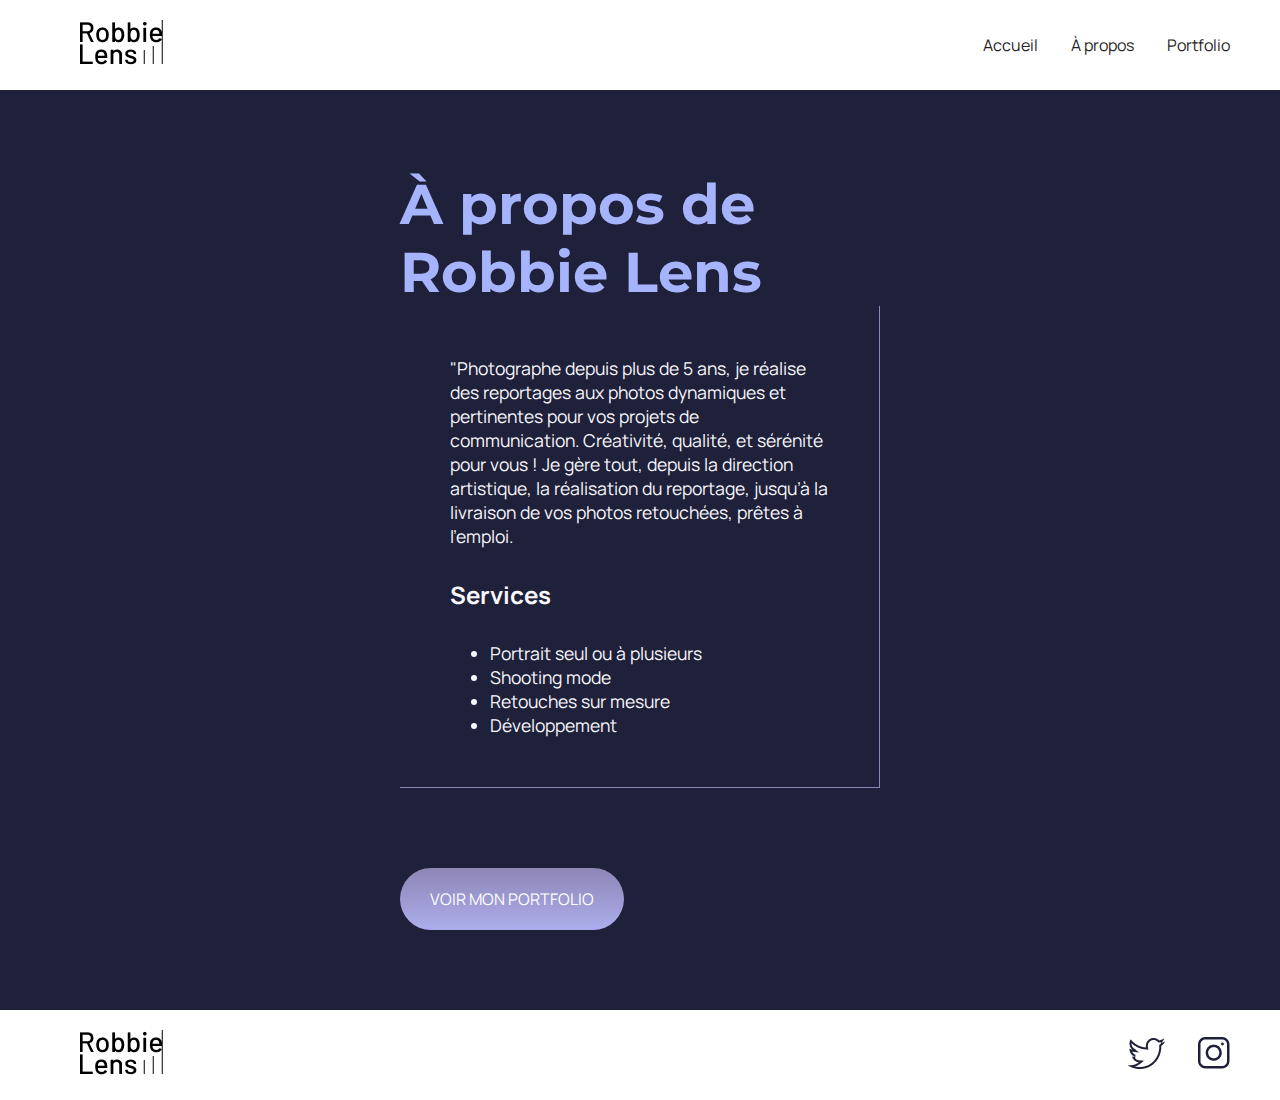
==== a-propos.html @ b402ade6 "init" ====
<!DOCTYPE html>
<html lang="en">
<head>
    <meta charset="UTF-8">
    <meta name="viewport" content="width=device-width, initial-scale=1.0">
    <link href="index.css" rel="stylesheet"> 
    <link rel="preconnect" href="https://fonts.googleapis.com">
    <link rel="preconnect" href="https://fonts.gstatic.com" crossorigin>
    <link href="https://fonts.googleapis.com/css2?family=Manrope&family=Montserrat&display=swap" rel="stylesheet">
    <title>À propos de Robbie Lens</title>
</head>


<body>
    <header>
        <nav>
            <a href="index.html" class="lien-icone">
             <img src="images/logo.png" alt="Logo Robbie Lens">
            </a>

          <div>  
            <a href="index.html">Accueil</a>
            <a href="a-propos.html">À propos</a>
            <a href="portfolio.html">Portfolio</a>
          </div>  
        </nav>
    </header>

    <main class="a-propos-main">
        <section>
            <h1>À propos de Robbie Lens</h1>
            <div class="carre-contenu">
                <p> 
                    "Photographe depuis plus de 5 ans, je réalise des reportages aux photos dynamiques et pertinentes pour vos
                    projets de communication. Créativité, qualité, et sérénité pour vous ! Je gère tout, depuis la direction 
                    artistique, la réalisation du reportage, jusqu’à la livraison de vos photos retouchées, prêtes à l’emploi.
                </p>
                <h2>Services</h2>
            <ul>
                <li>Portrait seul ou à plusieurs</li>
                <li>Shooting mode</li>
                <li>Retouches sur mesure</li>
                <li>Développement</li>
            </ul>
            </div>
        <div>
            <a href="portfolio.html" class="cta">VOIR MON PORTFOLIO</a>
        </div>
        </section>
    </main>



<footer>
    
        <a href="index.html" class="lien-icone">
            <img src="images/logo.png" alt="Logo Robbie Lens">
        </a>
        
    <div>
        <a target="_blank" href="https://twitter.com/" class="lien-icone">
            <img src="images/twitter.png" alt="Logo Twitter" > 
        </a>
        <a target="_blank" href="https://instagram.com/" class="lien-icone">
             <img src="images/instagram.png" alt="Logo Instagram">      
        </a>
    </div>
       
    
</footer>
</body>

</html>
---- index.css ----
* {
    margin: 0;
  }
  
  body {
    font-family: 'Manrope', sans-serif;
    font-size: 1em;
    background-color: #1f2039;
  }
  
  a {
    color: #242424;
    text-decoration: none;
  }
  
  em {
    color: #a5b4fc;
    font-style: normal;
  }
  
  h1 {
    font-size: 3.5em;
    color: #a5b4fc;
    font-family: 'Montserrat', sans-serif;
  }
  
  h2 {
    color: #f9f8ff;
  }
  
  p,
  li {
    font-size: 1.1em;
    color: #f9f8ff;
  }
  
  header,
  footer {
    background-color: white;
    padding: 20px 50px;
  }
  
  .cta {
    display: inline-block;
    background: linear-gradient(#8e86b5, #acaeed);
    color: white;
    border-radius: 50px;
    padding: 20px 30px;
  }
  
  a:hover {
    text-decoration: underline;
  }
  
  .cta:hover {
    background: linear-gradient(#696484, #8788ba);
    text-decoration: none;
  }
  
  .lien-icone {
    margin-left: 30px;
  }
  
  .lien-icone:hover {
    opacity: 0.5;
  }
  
  .carre-contenu {
    border-right: 1px solid #8e86b5;
    border-bottom: 1px solid #8e86b5;
    padding: 50px;
    margin-bottom: 80px;
  }
  
  .carre-contenu h2 {
    margin-top: 30px;
  }
  
  .carre-contenu ul {
    margin-top: 30px;
  }
  
  section {
    padding: 80px;
  }
  
  .a-propos-main {
    width: 50%;
    margin: auto;
  }
  
  footer,
  nav {
    display: flex;
    flex-direction: row;
    align-items: center;
    justify-content: space-between;
  }
  
  nav a {
    margin-left: 30px;
  }
  
  .accueil-photos {
    background-color: white;
    padding: 80px;
  }
  
  .accueil-photos h2 {
    color: #242424;
    text-align: center;
    margin-bottom: 80px;
  }
  
  .accueil-photos div {
    display: flex;
    flex-direction: row;
    gap: 15px;
    justify-content: center;
    margin-bottom: 15px;
  }
  
  .accueil-introduction {
    display: flex;
    flex-direction: row;
    width: 60%;
    align-items: flex-start;
    margin: auto;
  }

  .accueil-introduction h1 {
    margin-bottom: 15px;
  }

  .accueil-introduction p {
  margin-bottom: 30px;
  }

  .accueil-introduction div {
    padding-right: 80px;
  }

  .portfolio-section-photos {
    background-color: white;
  }


  
  .portfolio-section-photos h2 {
    color: #242424;
    margin-bottom: 80px;
  }

  .grid-paysage {

    display: grid; 
    grid-template-columns: 1fr 1fr 1fr;
    grid-template-rows: 300px 300px 300px;
    grid-gap: 15px;
  }

.grid-portrait {
  display: grid;
  grid-template-columns: 1fr 1fr 1fr;
  grid-template-rows: 300px 300px;
  grid-gap: 15px;
}

.grid-paysage img,
.grid-portrait img {
  width: 100%;
  height: 100%;
  object-fit: cover;
}

.lien-conteneur-photo {
  position: relative
}

.photo-hover {
position: absolute;
top: 0;
bottom: 0;
left: 0;
right: 0;
display: flex;
align-items: center;
justify-content: center;
font-size: 1.5em;
color: white;
background-color: rgba(0, 0, 0, 0.7);
display: none;
}

.lien-conteneur-photo:hover .photo-hover {
  display: flex;
}
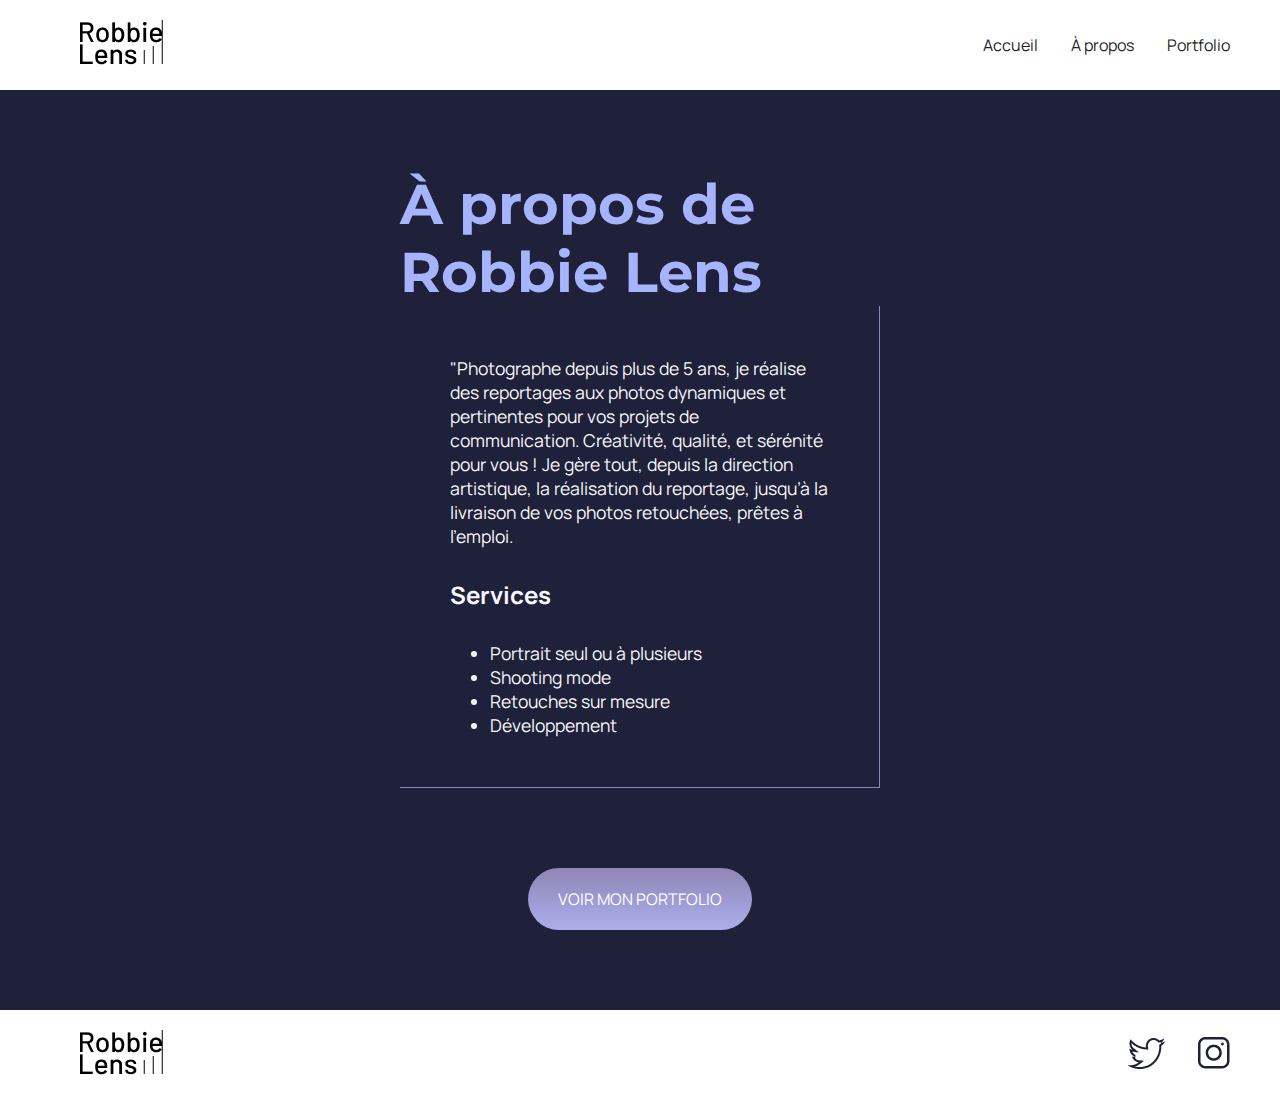
==== commit f20e245c: "Edit 01 01" ====
--- a/a-propos.html
+++ b/a-propos.html
@@ -3,7 +3,8 @@
 <head>
     <meta charset="UTF-8">
     <meta name="viewport" content="width=device-width, initial-scale=1.0">
-    <link href="index.css" rel="stylesheet"> 
+    <link href="style/style.css" rel="stylesheet"> 
+    <link rel="stylesheet" href="style/a-propos.css">
     <link rel="preconnect" href="https://fonts.googleapis.com">
     <link rel="preconnect" href="https://fonts.gstatic.com" crossorigin>
     <link href="https://fonts.googleapis.com/css2?family=Manrope&family=Montserrat&display=swap" rel="stylesheet">
@@ -70,4 +71,4 @@
 </footer>
 </body>
 
-</html>+</html>    --- a/style/style.css
+++ b/style/style.css
@@ -0,0 +1,82 @@
+* {
+  margin: 0;
+}
+
+body {
+  font-family: 'Manrope', sans-serif;
+  font-size: 1em;
+  background-color: #1f2039;
+}
+
+a {
+  color: #242424;
+  text-decoration: none;
+}
+
+em {
+  color: #a5b4fc;
+  font-style: normal;
+}
+
+h1 {
+  font-size: 3.5em;
+  color: #a5b4fc;
+  font-family: 'Montserrat', sans-serif;
+}
+
+h2 {
+  color: #f9f8ff;
+}
+
+p,
+li {
+  font-size: 1.1em;
+  color: #f9f8ff;
+}
+
+header,
+footer {
+  background-color: white;
+  padding: 20px 50px;
+}
+
+.cta {
+  display: inline-block;
+  background: linear-gradient(#8e86b5, #acaeed);
+  color: white;
+  border-radius: 50px;
+  padding: 20px 30px;
+}
+
+a:hover {
+  text-decoration: underline;
+}
+
+.cta:hover {
+  background: linear-gradient(#696484, #8788ba);
+  text-decoration: none;
+}
+
+.lien-icone {
+  margin-left: 30px;
+}
+
+.lien-icone:hover {
+  opacity: 0.5;
+}
+
+section {
+  padding: 80px;
+}
+
+footer,
+nav {
+  display: flex;
+  flex-direction: row;
+  align-items: center;
+  justify-content: space-between;
+}
+
+nav a {
+  margin-left: 30px;
+}
--- a/style/a-propos.css
+++ b/style/a-propos.css
@@ -0,0 +1,23 @@
+.carre-contenu {
+  border-right: 1px solid #8e86b5;
+  border-bottom: 1px solid #8e86b5;
+  padding: 50px;
+  margin-bottom: 80px;
+}
+
+.carre-contenu h2 {
+  margin-top: 30px;
+}
+
+.carre-contenu ul {
+  margin-top: 30px;
+}
+
+.carre-contenu + div {
+  text-align: center;
+}
+
+.a-propos-main {
+  width: 50%;
+  margin: auto;
+}
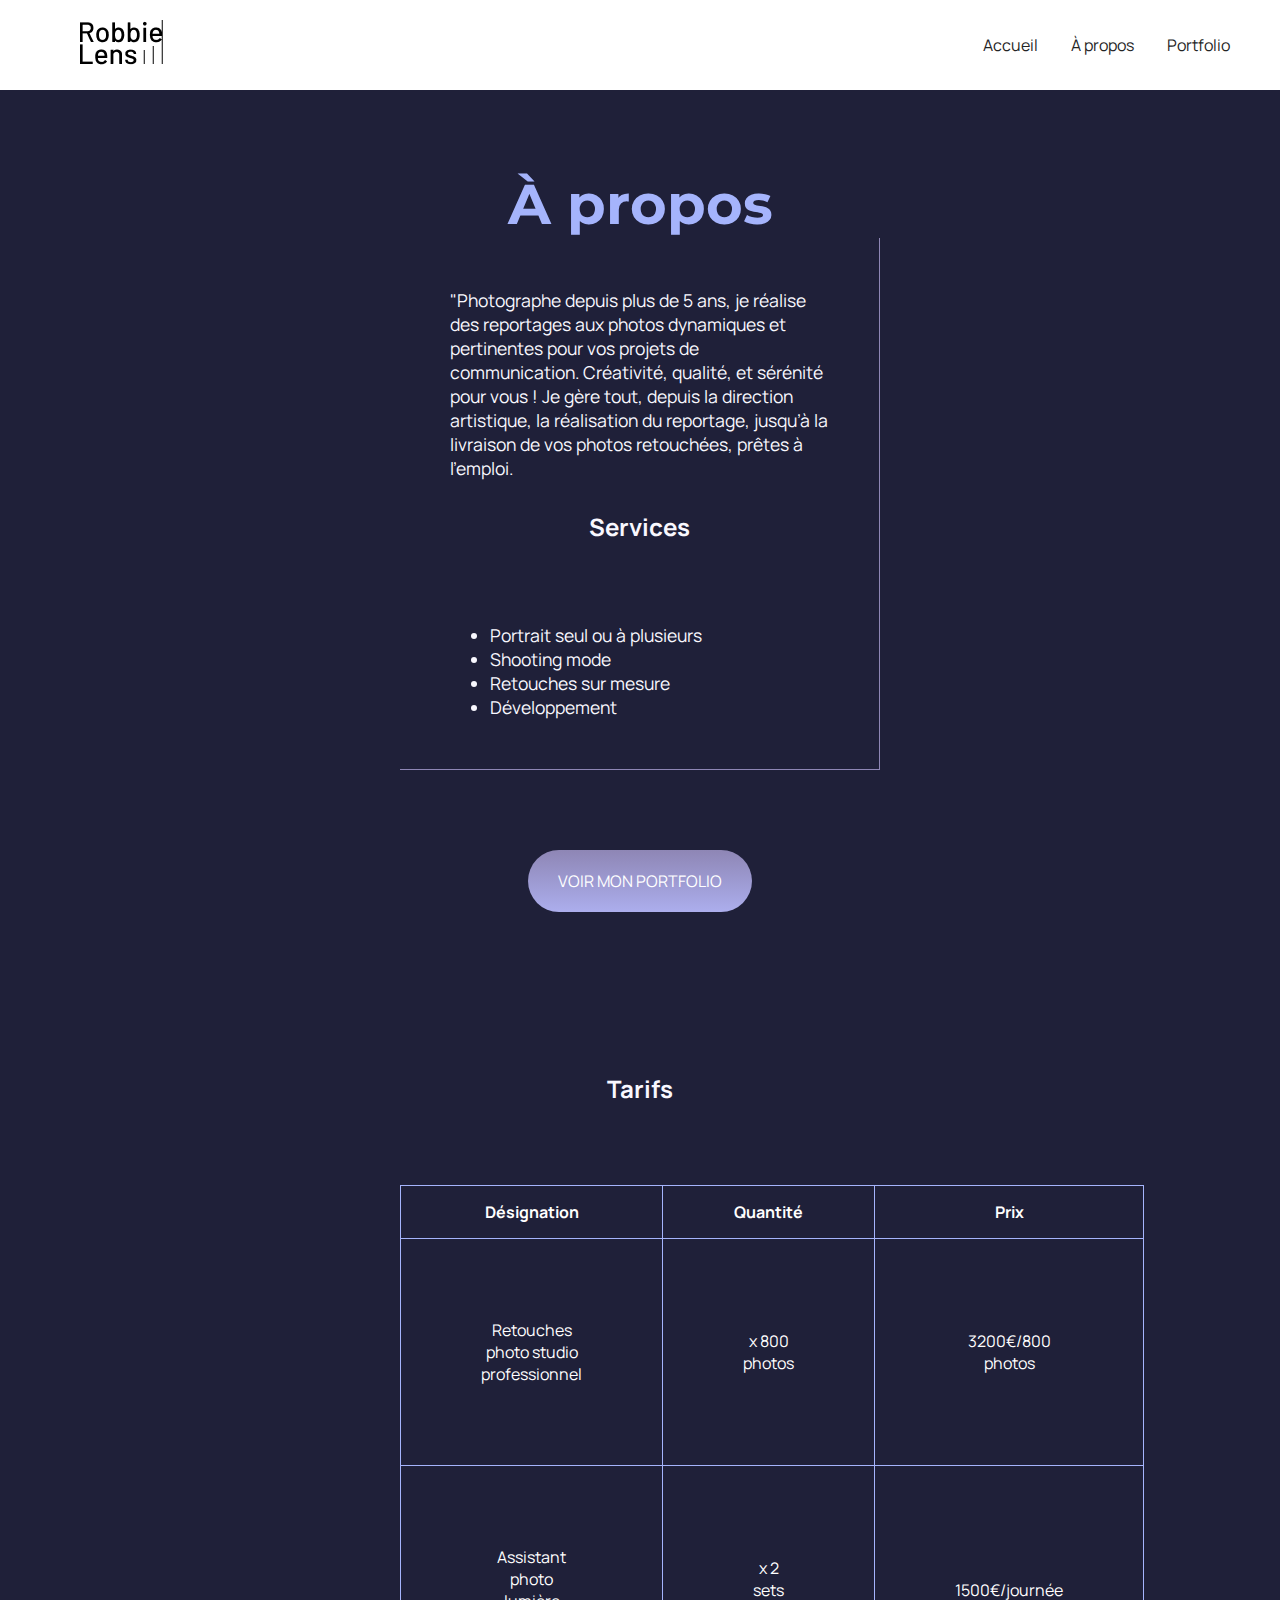
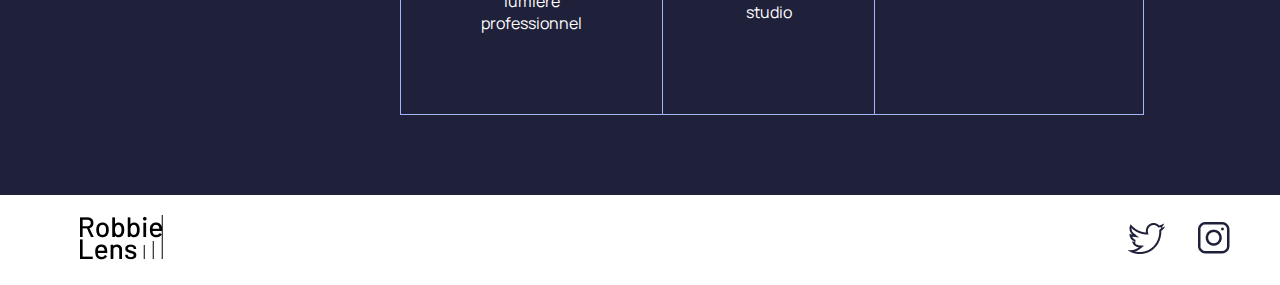
==== commit 0892c20a: "Final" ====
--- a/a-propos.html
+++ b/a-propos.html
@@ -29,7 +29,7 @@
 
     <main class="a-propos-main">
         <section>
-            <h1>À propos de Robbie Lens</h1>
+            <h1>À propos</h1>
             <div class="carre-contenu">
                 <p> 
                     "Photographe depuis plus de 5 ans, je réalise des reportages aux photos dynamiques et pertinentes pour vos
@@ -48,6 +48,38 @@
             <a href="portfolio.html" class="cta">VOIR MON PORTFOLIO</a>
         </div>
         </section>
+        <section class="section-tarifs">
+            <h2>Tarifs</h2> 
+            <table>
+                
+                <thead>
+                    <tr>
+                        <th>Désignation</th>
+                        <th>Quantité</th>
+                        <th>Prix</th>
+                    </tr>
+                </thead>
+                <tbody>
+                    <tr>
+                        <td>Retouches photo
+                            studio professionnel</td>
+                        <td>x 800 photos</td>
+                        <td>3200€/800 photos</td>
+                    </tr>
+                    <tr>
+                        <td>Assistant photo
+                            lumière professionnel</td>
+                        <td>x 2 sets studio</td>
+                        <td>1500€/journée</td>
+                    </tr>
+                </tbody>
+            </table>
+            
+
+        </section>
+   
+
+
     </main>
 
 
--- a/style/style.css
+++ b/style/style.css
@@ -80,3 +80,33 @@
 nav a {
   margin-left: 30px;
 }
+
+@media screen and (max-width: 996px) {
+  header nav {
+    flex-direction: column;
+    align-items: center;
+    justify-content: center;
+  }
+
+  header nav img {
+    margin-bottom: 20px;
+  }
+
+  header,
+  footer {
+    padding: 20px 20px;
+  }
+
+  h1 {
+    font-size: 2em;
+  }
+
+  section {
+    padding: 50px 20px 50px 20px;
+  }
+
+  nav a {
+    margin-left: 10px;
+    margin-right: 10px;
+  }
+}--- a/style/a-propos.css
+++ b/style/a-propos.css
@@ -21,3 +21,40 @@
   width: 50%;
   margin: auto;
 }
+
+
+table { 
+  color: white;
+  text-align: center;
+  width:100% ;
+  border-collapse: collapse;
+}
+
+td,
+th {
+  padding: 15px;
+  border: 1px solid #a5b4fc;
+}
+
+td {
+  padding: 80px;
+}
+
+h2{
+  margin-bottom: 80px;
+}
+
+h1, h2 {
+  text-align: center;
+}
+
+@media screen and (max-width: 996px) {
+
+  .section-tarifs {
+    display: none;
+  }
+  
+  .a-propos-main {
+    width: 80%;
+  }
+}